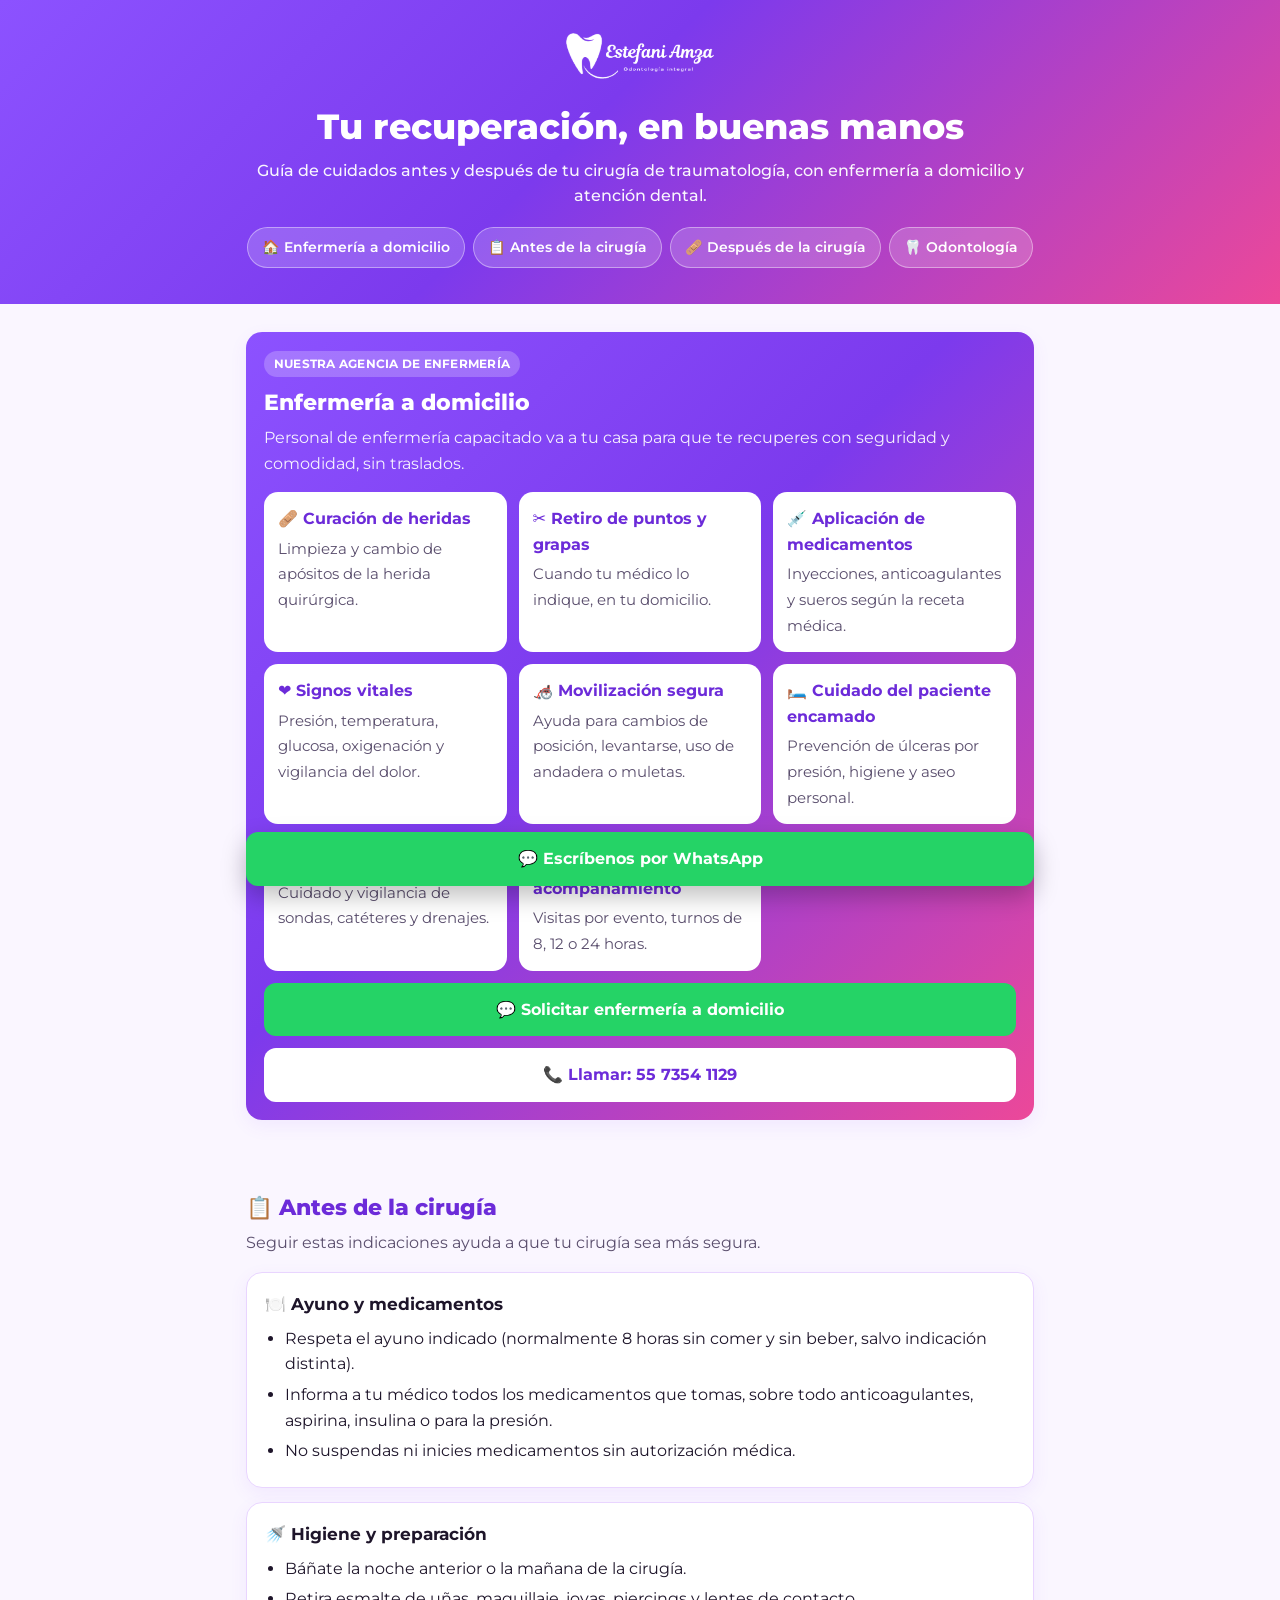
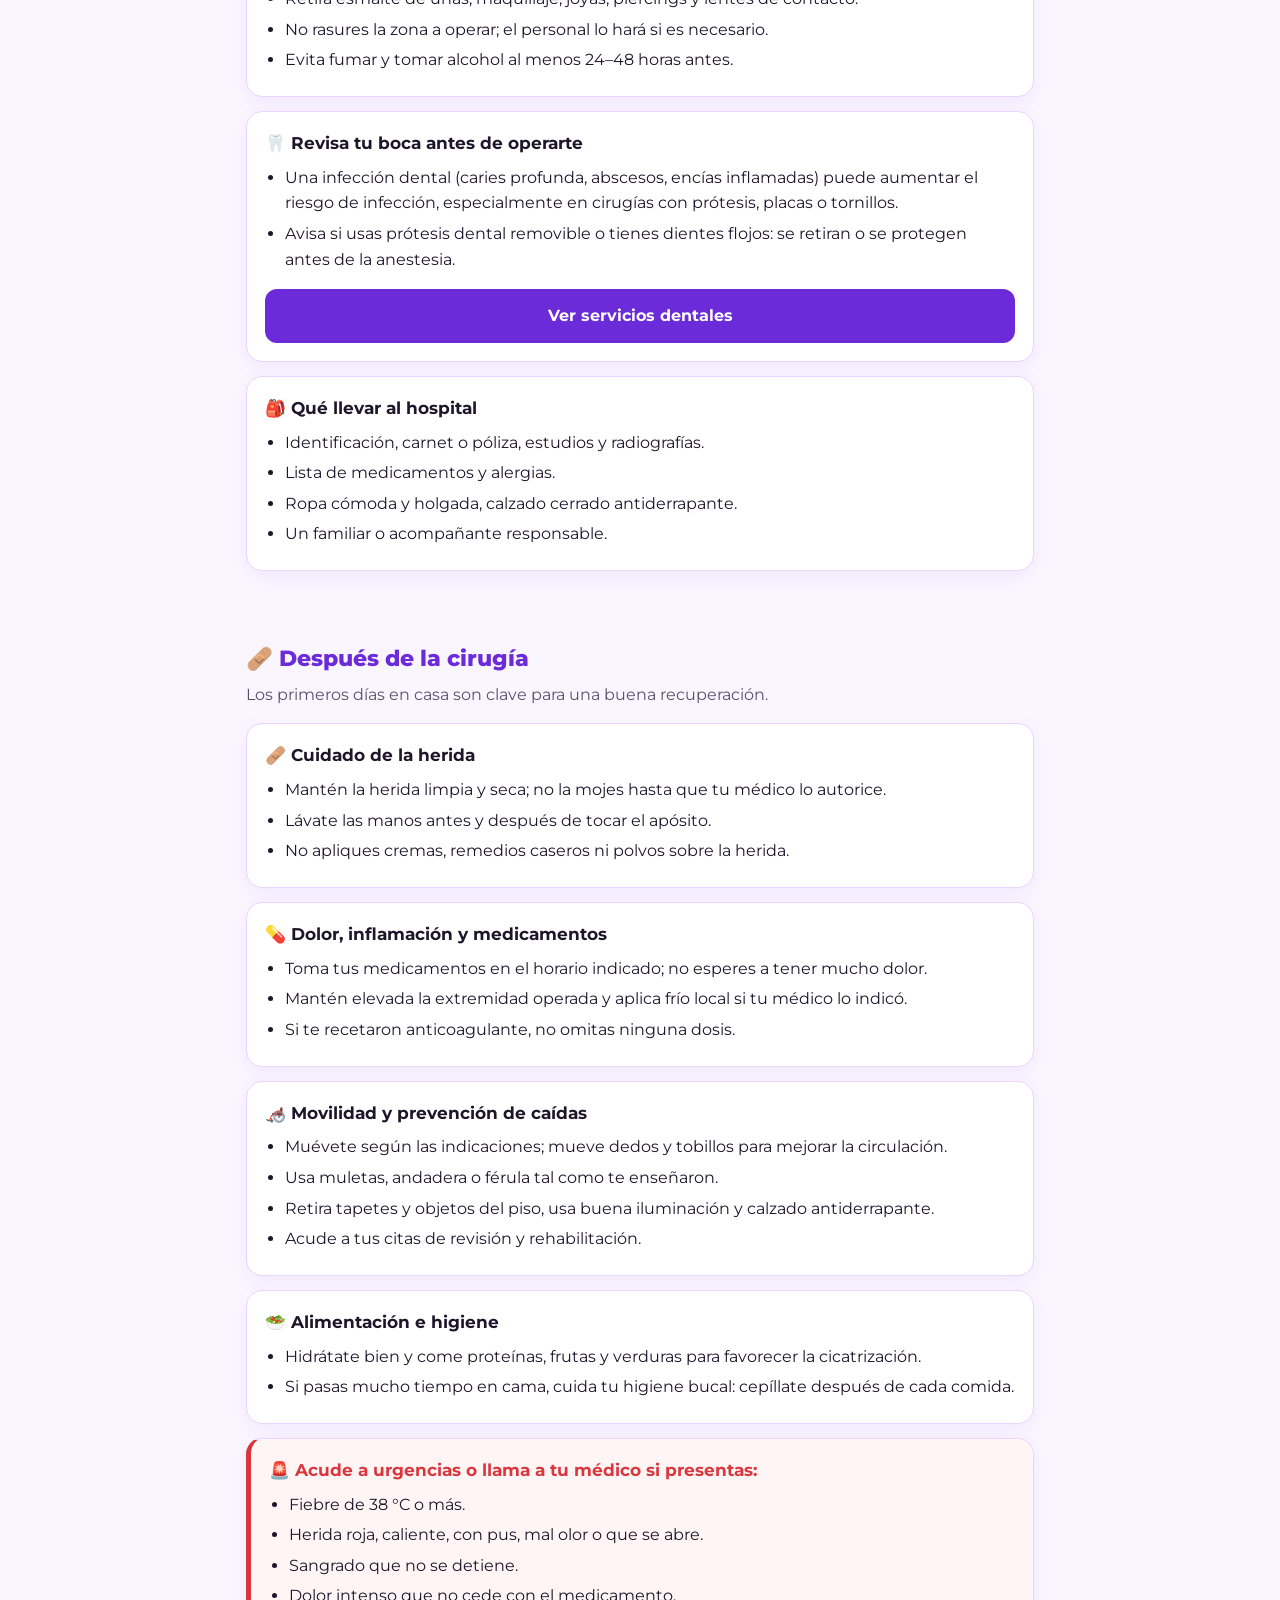
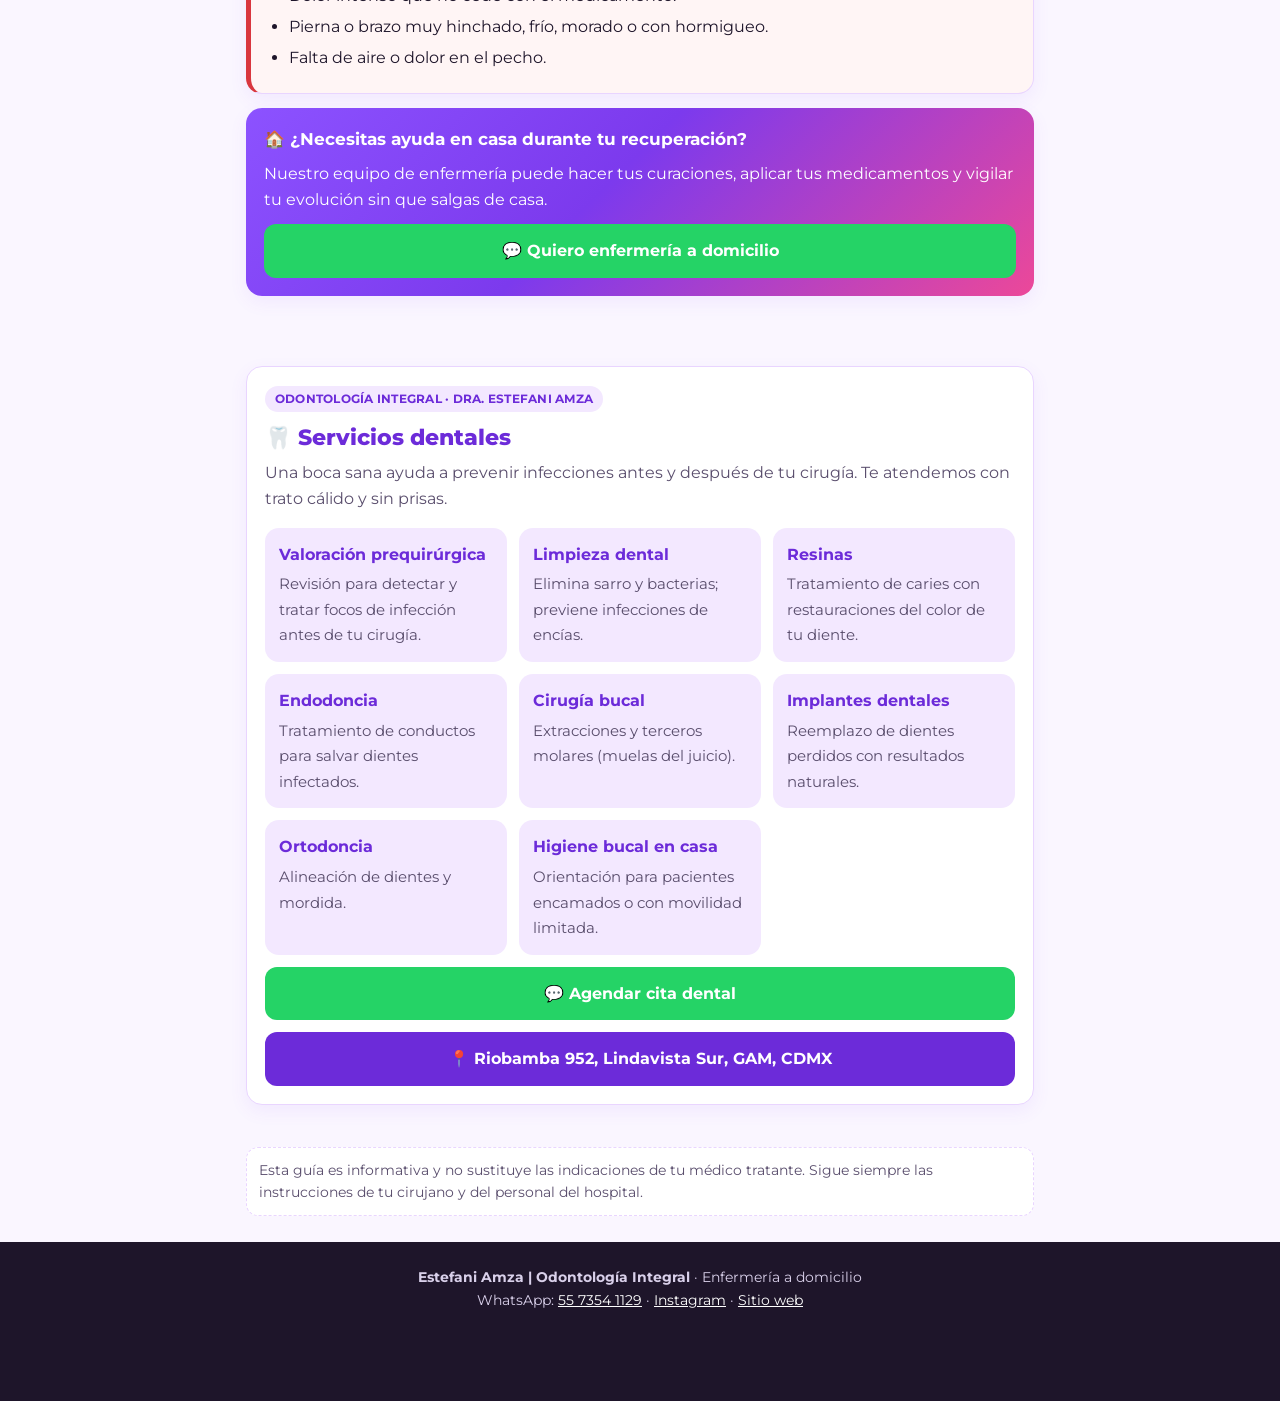
==== cuidados/index.html @ 04c58b72 "Agregar página de cuidados pre y postquirúrgicos con QR para pacientes de traumatología Guía para pa" ====
<!DOCTYPE html>
<html lang="es">
<head>
<meta charset="UTF-8">
<meta name="viewport" content="width=device-width, initial-scale=1.0">
<title>Cuidados Pre y Postquirúrgicos | Enfermería a Domicilio y Odontología</title>
<meta name="description" content="Guía para pacientes de traumatología: cuidados antes y después de la cirugía, enfermería a domicilio y odontología integral. Atención por WhatsApp.">
<link rel="canonical" href="https://estefaniamza.netlify.app/cuidados/">
<meta property="og:title" content="Cuidados pre y postquirúrgicos | Enfermería a domicilio">
<meta property="og:description" content="Te acompañamos en tu recuperación: enfermería a domicilio y odontología integral.">
<meta property="og:image" content="https://estefaniamza.netlify.app/images/og-estefani-amza.jpg">
<link rel="preconnect" href="https://fonts.googleapis.com">
<link rel="preconnect" href="https://fonts.gstatic.com" crossorigin>
<link href="https://fonts.googleapis.com/css2?family=Montserrat:wght@400;500;600;700;800&display=swap" rel="stylesheet">
<style>
:root{
  --p:#8C52FF;--pd:#6C2BD9;--pl:#F3E8FF;--pink:#EC4899;--cyan:#06B6D4;
  --bg:#FAF6FF;--card:#fff;--tx:#1E152A;--tl:#5A4E6D;--line:#E9D5FF;
  --ok:#0F9F6E;--warn:#D9363E;
  --grad:linear-gradient(135deg,#8C52FF 0%,#7C3AED 45%,#EC4899 100%);
}
*{box-sizing:border-box;margin:0;padding:0}
html{scroll-behavior:smooth}
body{font-family:Montserrat,system-ui,sans-serif;background:var(--bg);color:var(--tx);line-height:1.6;font-size:16px}
a{color:var(--pd)}
.wrap{max-width:820px;margin:0 auto;padding:0 16px}
header.hero{background:var(--grad);color:#fff;padding:28px 0 36px;text-align:center}
.hero img{height:56px;width:auto;margin-bottom:14px}
.hero h1{font-size:clamp(1.5rem,5vw,2.2rem);line-height:1.2;font-weight:800}
.hero p{margin-top:10px;opacity:.95;font-weight:500}
.chips{display:flex;flex-wrap:wrap;gap:8px;justify-content:center;margin-top:18px}
.chips a{background:rgba(255,255,255,.18);border:1px solid rgba(255,255,255,.4);color:#fff;text-decoration:none;padding:8px 14px;border-radius:999px;font-size:.88rem;font-weight:600}
section{padding:28px 0}
h2{font-size:1.35rem;font-weight:800;color:var(--pd);margin-bottom:6px}
.lead{color:var(--tl);margin-bottom:16px}
.card{background:var(--card);border:1px solid var(--line);border-radius:16px;padding:18px;margin-bottom:14px;box-shadow:0 6px 18px rgba(140,82,255,.08)}
.card h3{font-size:1.05rem;margin-bottom:8px;display:flex;gap:8px;align-items:center}
.card ul{padding-left:20px}
.card li{margin:5px 0}
.feature{background:var(--grad);color:#fff;border:none}
.feature h2,.feature h3{color:#fff}
.feature .lead{color:rgba(255,255,255,.92)}
.grid{display:grid;grid-template-columns:repeat(auto-fit,minmax(220px,1fr));gap:12px}
.svc{background:#fff;color:var(--tx);border-radius:14px;padding:14px}
.svc b{display:block;color:var(--pd);margin-bottom:4px}
.svc span{font-size:.92rem;color:var(--tl)}
.alert{border-left:5px solid var(--warn);background:#FFF5F5}
.alert h3{color:var(--warn)}
.btn{display:inline-flex;align-items:center;justify-content:center;gap:8px;background:#25D366;color:#fff;text-decoration:none;font-weight:700;padding:14px 20px;border-radius:12px;margin-top:12px;width:100%;font-size:1rem}
.btn.alt{background:#fff;color:var(--pd)}
.btn.out{background:var(--pd)}
.tag{display:inline-block;background:var(--pl);color:var(--pd);font-weight:700;font-size:.78rem;padding:3px 10px;border-radius:999px;margin-bottom:8px;letter-spacing:.02em}
.feature .tag{background:rgba(255,255,255,.22);color:#fff}
.note{font-size:.85rem;color:var(--tl);background:#fff;border:1px dashed var(--line);border-radius:12px;padding:12px}
footer{background:#1E152A;color:#d9d0ea;text-align:center;padding:24px 16px 90px;font-size:.88rem}
footer a{color:#fff}
.float{position:fixed;left:16px;right:16px;bottom:14px;max-width:788px;margin:0 auto;z-index:10}
.float .btn{margin:0;box-shadow:0 10px 25px rgba(0,0,0,.25)}
</style>
</head>
<body>

<header class="hero">
  <div class="wrap">
    <img src="../images/logo_estefani_amza_white.png" alt="Estefani Amza | Odontología Integral">
    <h1>Tu recuperación, en buenas manos</h1>
    <p>Guía de cuidados antes y después de tu cirugía de traumatología, con enfermería a domicilio y atención dental.</p>
    <nav class="chips">
      <a href="#enfermeria">🏠 Enfermería a domicilio</a>
      <a href="#antes">📋 Antes de la cirugía</a>
      <a href="#despues">🩹 Después de la cirugía</a>
      <a href="#odontologia">🦷 Odontología</a>
    </nav>
  </div>
</header>

<main class="wrap">

  <!-- ENFERMERÍA A DOMICILIO (destacado) -->
  <section id="enfermeria">
    <div class="card feature">
      <span class="tag">NUESTRA AGENCIA DE ENFERMERÍA</span>
      <h2>Enfermería a domicilio</h2>
      <p class="lead">Personal de enfermería capacitado va a tu casa para que te recuperes con seguridad y comodidad, sin traslados.</p>
      <div class="grid">
        <div class="svc"><b>🩹 Curación de heridas</b><span>Limpieza y cambio de apósitos de la herida quirúrgica.</span></div>
        <div class="svc"><b>✂️ Retiro de puntos y grapas</b><span>Cuando tu médico lo indique, en tu domicilio.</span></div>
        <div class="svc"><b>💉 Aplicación de medicamentos</b><span>Inyecciones, anticoagulantes y sueros según la receta médica.</span></div>
        <div class="svc"><b>❤️ Signos vitales</b><span>Presión, temperatura, glucosa, oxigenación y vigilancia del dolor.</span></div>
        <div class="svc"><b>🦽 Movilización segura</b><span>Ayuda para cambios de posición, levantarse, uso de andadera o muletas.</span></div>
        <div class="svc"><b>🛏️ Cuidado del paciente encamado</b><span>Prevención de úlceras por presión, higiene y aseo personal.</span></div>
        <div class="svc"><b>🧴 Sondas y drenajes</b><span>Cuidado y vigilancia de sondas, catéteres y drenajes.</span></div>
        <div class="svc"><b>🕒 Turnos y acompañamiento</b><span>Visitas por evento, turnos de 8, 12 o 24 horas.</span></div>
      </div>
      <a class="btn" href="https://wa.me/525573541129?text=Hola%2C%20me%20dieron%20su%20QR%20en%20el%20hospital.%20Me%20interesa%20el%20servicio%20de%20enfermer%C3%ADa%20a%20domicilio." target="_blank" rel="noopener">💬 Solicitar enfermería a domicilio</a>
      <a class="btn alt" href="tel:+525573541129">📞 Llamar: 55 7354 1129</a>
    </div>
  </section>

  <!-- ANTES -->
  <section id="antes">
    <h2>📋 Antes de la cirugía</h2>
    <p class="lead">Seguir estas indicaciones ayuda a que tu cirugía sea más segura.</p>
    <div class="card">
      <h3>🍽️ Ayuno y medicamentos</h3>
      <ul>
        <li>Respeta el ayuno indicado (normalmente 8 horas sin comer y sin beber, salvo indicación distinta).</li>
        <li>Informa a tu médico todos los medicamentos que tomas, sobre todo anticoagulantes, aspirina, insulina o para la presión.</li>
        <li>No suspendas ni inicies medicamentos sin autorización médica.</li>
      </ul>
    </div>
    <div class="card">
      <h3>🚿 Higiene y preparación</h3>
      <ul>
        <li>Báñate la noche anterior o la mañana de la cirugía.</li>
        <li>Retira esmalte de uñas, maquillaje, joyas, piercings y lentes de contacto.</li>
        <li>No rasures la zona a operar; el personal lo hará si es necesario.</li>
        <li>Evita fumar y tomar alcohol al menos 24–48 horas antes.</li>
      </ul>
    </div>
    <div class="card">
      <h3>🦷 Revisa tu boca antes de operarte</h3>
      <ul>
        <li>Una infección dental (caries profunda, abscesos, encías inflamadas) puede aumentar el riesgo de infección, especialmente en cirugías con prótesis, placas o tornillos.</li>
        <li>Avisa si usas prótesis dental removible o tienes dientes flojos: se retiran o se protegen antes de la anestesia.</li>
      </ul>
      <a class="btn out" href="#odontologia">Ver servicios dentales</a>
    </div>
    <div class="card">
      <h3>🎒 Qué llevar al hospital</h3>
      <ul>
        <li>Identificación, carnet o póliza, estudios y radiografías.</li>
        <li>Lista de medicamentos y alergias.</li>
        <li>Ropa cómoda y holgada, calzado cerrado antiderrapante.</li>
        <li>Un familiar o acompañante responsable.</li>
      </ul>
    </div>
  </section>

  <!-- DESPUÉS -->
  <section id="despues">
    <h2>🩹 Después de la cirugía</h2>
    <p class="lead">Los primeros días en casa son clave para una buena recuperación.</p>
    <div class="card">
      <h3>🩹 Cuidado de la herida</h3>
      <ul>
        <li>Mantén la herida limpia y seca; no la mojes hasta que tu médico lo autorice.</li>
        <li>Lávate las manos antes y después de tocar el apósito.</li>
        <li>No apliques cremas, remedios caseros ni polvos sobre la herida.</li>
      </ul>
    </div>
    <div class="card">
      <h3>💊 Dolor, inflamación y medicamentos</h3>
      <ul>
        <li>Toma tus medicamentos en el horario indicado; no esperes a tener mucho dolor.</li>
        <li>Mantén elevada la extremidad operada y aplica frío local si tu médico lo indicó.</li>
        <li>Si te recetaron anticoagulante, no omitas ninguna dosis.</li>
      </ul>
    </div>
    <div class="card">
      <h3>🦽 Movilidad y prevención de caídas</h3>
      <ul>
        <li>Muévete según las indicaciones; mueve dedos y tobillos para mejorar la circulación.</li>
        <li>Usa muletas, andadera o férula tal como te enseñaron.</li>
        <li>Retira tapetes y objetos del piso, usa buena iluminación y calzado antiderrapante.</li>
        <li>Acude a tus citas de revisión y rehabilitación.</li>
      </ul>
    </div>
    <div class="card">
      <h3>🥗 Alimentación e higiene</h3>
      <ul>
        <li>Hidrátate bien y come proteínas, frutas y verduras para favorecer la cicatrización.</li>
        <li>Si pasas mucho tiempo en cama, cuida tu higiene bucal: cepíllate después de cada comida.</li>
      </ul>
    </div>
    <div class="card alert">
      <h3>🚨 Acude a urgencias o llama a tu médico si presentas:</h3>
      <ul>
        <li>Fiebre de 38 °C o más.</li>
        <li>Herida roja, caliente, con pus, mal olor o que se abre.</li>
        <li>Sangrado que no se detiene.</li>
        <li>Dolor intenso que no cede con el medicamento.</li>
        <li>Pierna o brazo muy hinchado, frío, morado o con hormigueo.</li>
        <li>Falta de aire o dolor en el pecho.</li>
      </ul>
    </div>
    <div class="card feature">
      <h3>🏠 ¿Necesitas ayuda en casa durante tu recuperación?</h3>
      <p>Nuestro equipo de enfermería puede hacer tus curaciones, aplicar tus medicamentos y vigilar tu evolución sin que salgas de casa.</p>
      <a class="btn" href="https://wa.me/525573541129?text=Hola%2C%20acabo%20de%20salir%20de%20cirug%C3%ADa%20y%20necesito%20enfermer%C3%ADa%20a%20domicilio." target="_blank" rel="noopener">💬 Quiero enfermería a domicilio</a>
    </div>
  </section>

  <!-- ODONTOLOGÍA -->
  <section id="odontologia">
    <div class="card">
      <span class="tag">ODONTOLOGÍA INTEGRAL · DRA. ESTEFANI AMZA</span>
      <h2>🦷 Servicios dentales</h2>
      <p class="lead">Una boca sana ayuda a prevenir infecciones antes y después de tu cirugía. Te atendemos con trato cálido y sin prisas.</p>
      <div class="grid">
        <div class="svc" style="background:var(--pl)"><b>Valoración prequirúrgica</b><span>Revisión para detectar y tratar focos de infección antes de tu cirugía.</span></div>
        <div class="svc" style="background:var(--pl)"><b>Limpieza dental</b><span>Elimina sarro y bacterias; previene infecciones de encías.</span></div>
        <div class="svc" style="background:var(--pl)"><b>Resinas</b><span>Tratamiento de caries con restauraciones del color de tu diente.</span></div>
        <div class="svc" style="background:var(--pl)"><b>Endodoncia</b><span>Tratamiento de conductos para salvar dientes infectados.</span></div>
        <div class="svc" style="background:var(--pl)"><b>Cirugía bucal</b><span>Extracciones y terceros molares (muelas del juicio).</span></div>
        <div class="svc" style="background:var(--pl)"><b>Implantes dentales</b><span>Reemplazo de dientes perdidos con resultados naturales.</span></div>
        <div class="svc" style="background:var(--pl)"><b>Ortodoncia</b><span>Alineación de dientes y mordida.</span></div>
        <div class="svc" style="background:var(--pl)"><b>Higiene bucal en casa</b><span>Orientación para pacientes encamados o con movilidad limitada.</span></div>
      </div>
      <a class="btn" href="https://wa.me/525573541129?text=Hola%2C%20me%20dieron%20su%20QR%20en%20el%20hospital.%20Quiero%20agendar%20una%20cita%20dental." target="_blank" rel="noopener">💬 Agendar cita dental</a>
      <a class="btn out" href="https://www.google.com/maps/search/?api=1&query=Riobamba+952+Lindavista+Sur+Gustavo+A.+Madero+CDMX" target="_blank" rel="noopener">📍 Riobamba 952, Lindavista Sur, GAM, CDMX</a>
    </div>
  </section>

  <p class="note">Esta guía es informativa y no sustituye las indicaciones de tu médico tratante. Sigue siempre las instrucciones de tu cirujano y del personal del hospital.</p>
  <br>
</main>

<footer>
  <p><strong>Estefani Amza | Odontología Integral</strong> · Enfermería a domicilio</p>
  <p>WhatsApp: <a href="https://wa.me/525573541129">55 7354 1129</a> · <a href="https://www.instagram.com/dra.estefaniamza/">Instagram</a> · <a href="../">Sitio web</a></p>
</footer>

<div class="float">
  <a class="btn" href="https://wa.me/525573541129?text=Hola%2C%20me%20dieron%20su%20QR%20en%20el%20hospital%20y%20quiero%20informes." target="_blank" rel="noopener">💬 Escríbenos por WhatsApp</a>
</div>

</body>
</html>
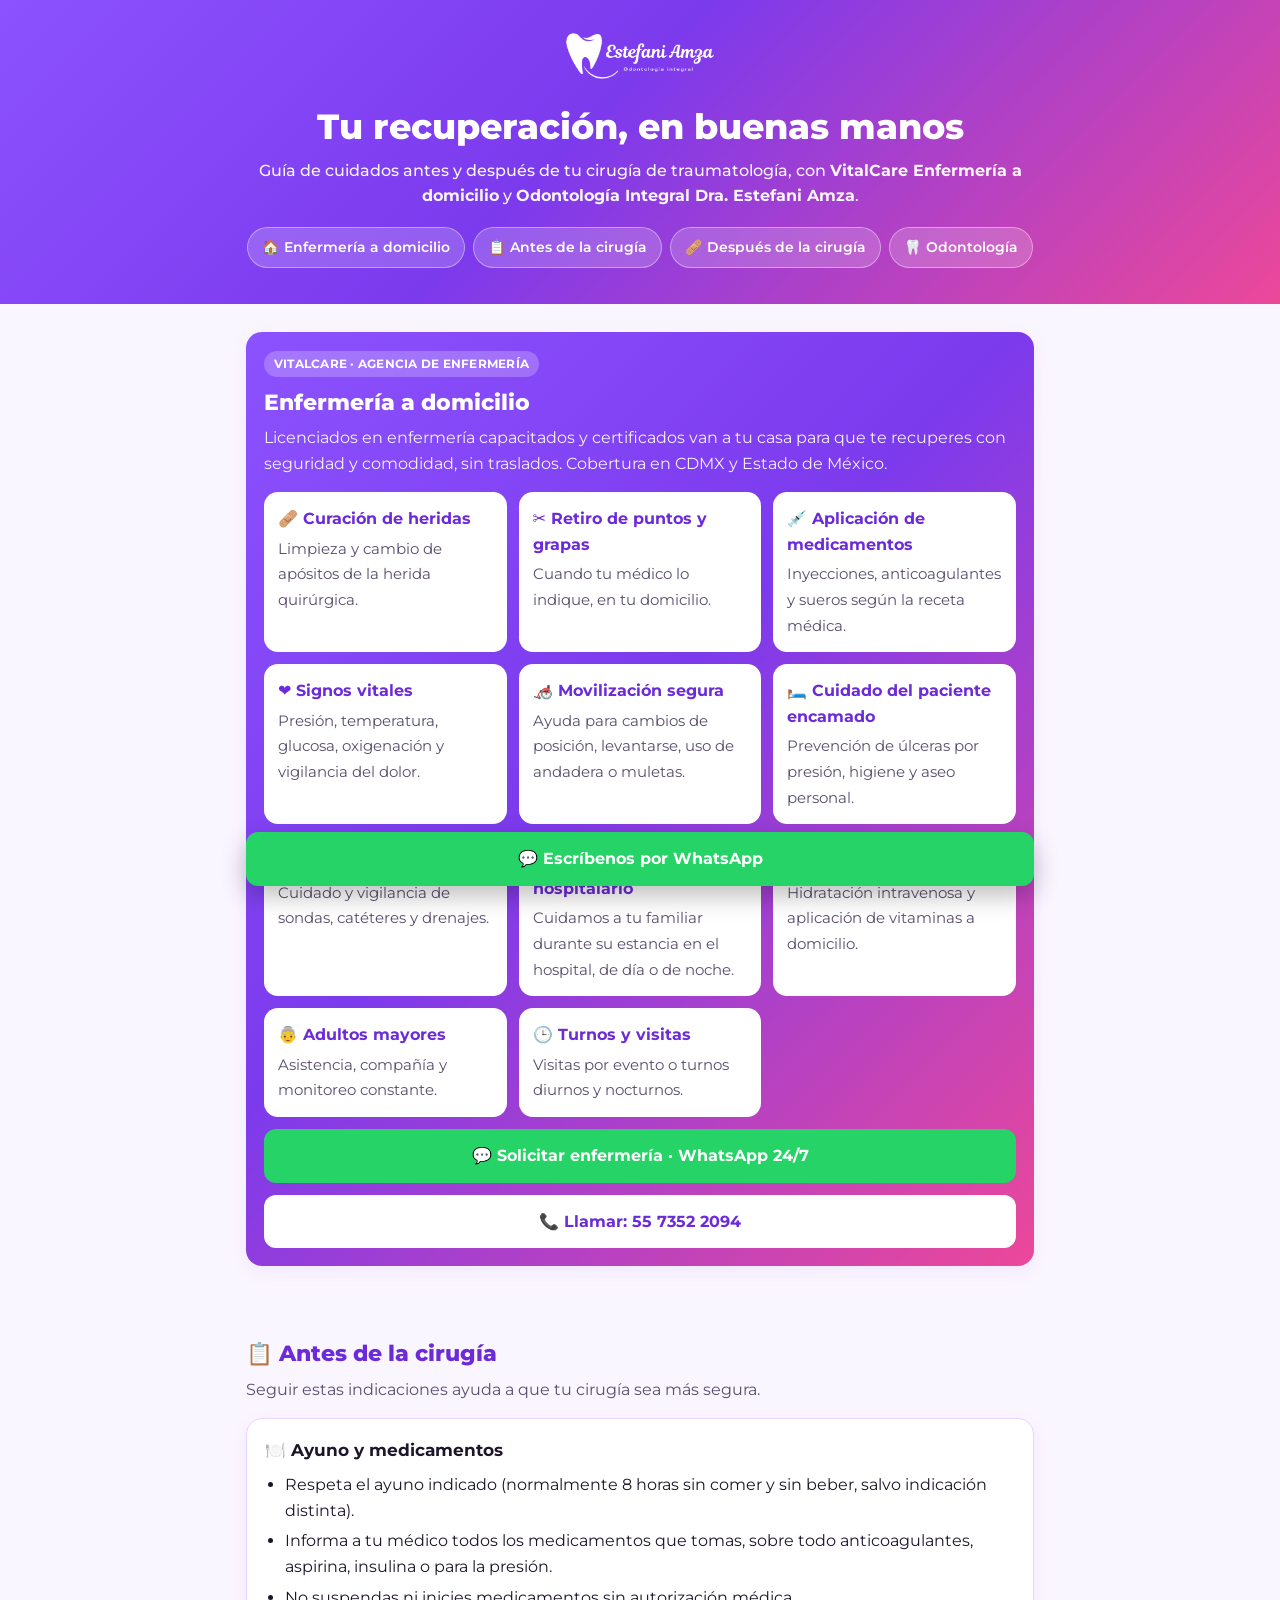
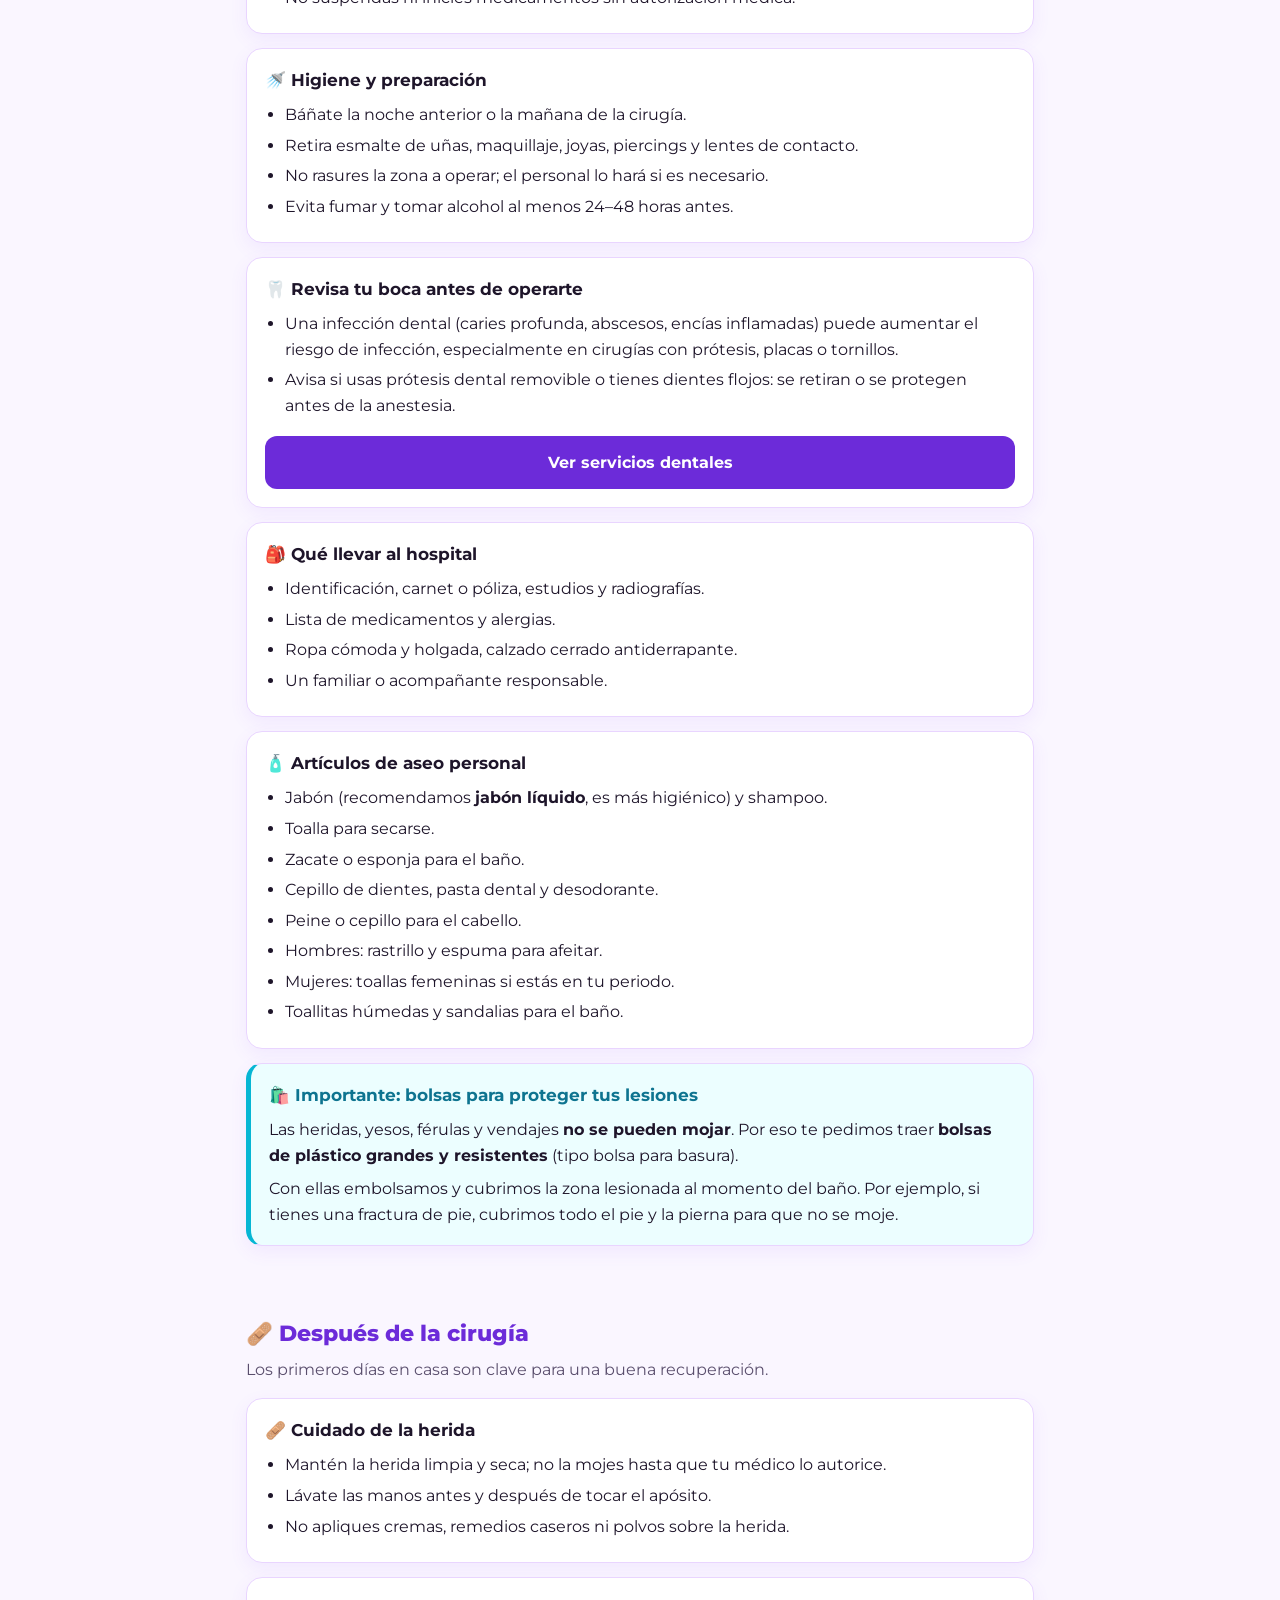
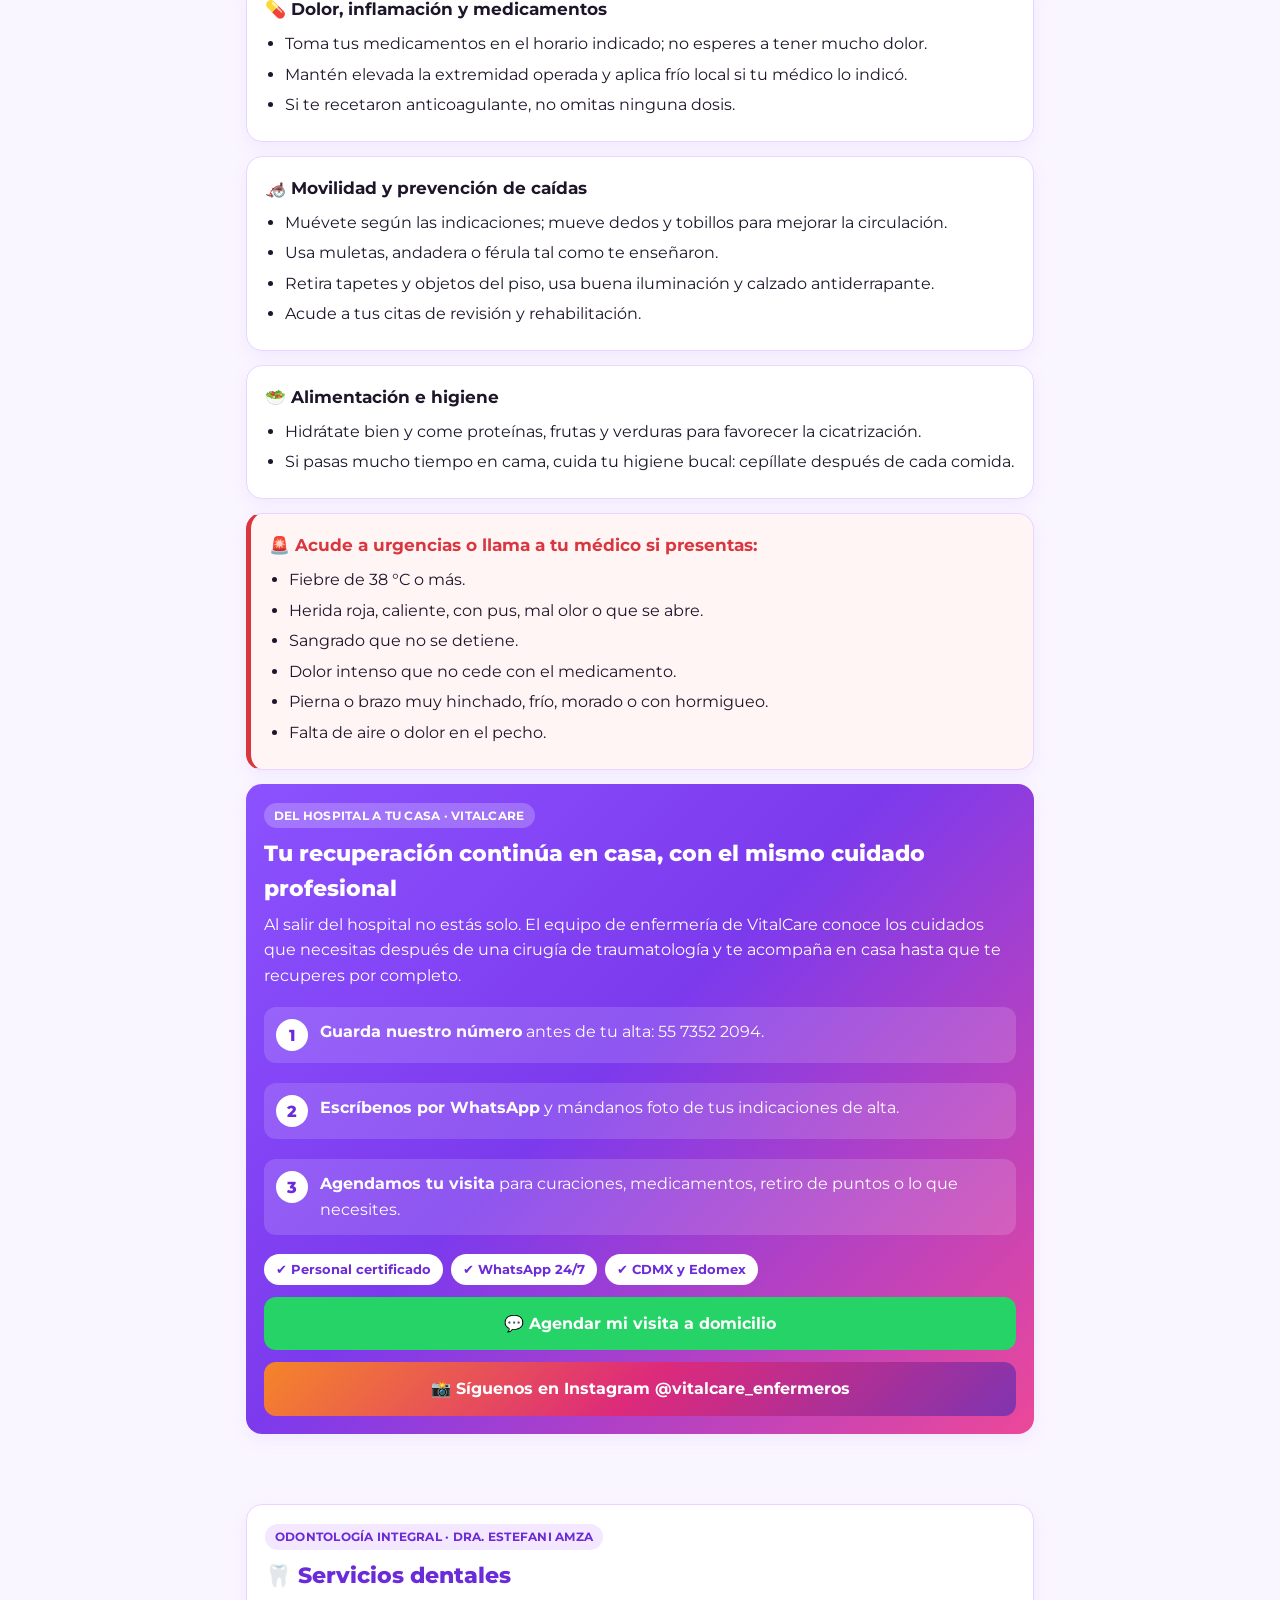
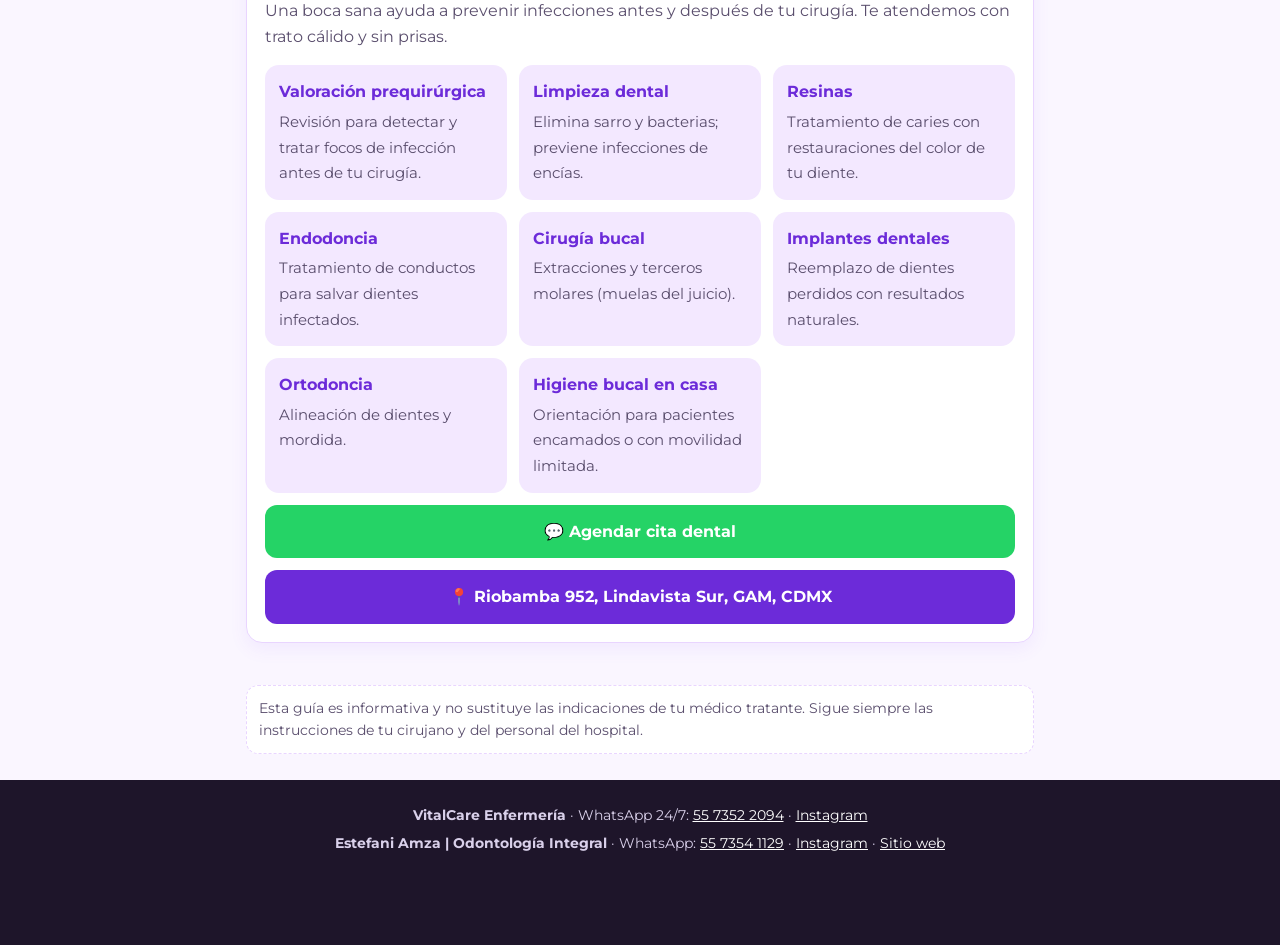
==== commit b8d99676: "Cuidados: datos de VitalCare, sección del hospital a casa, artículos de aseo y bolsas - Botones de e" ====
--- a/cuidados/index.html
+++ b/cuidados/index.html
@@ -52,6 +52,14 @@
 .tag{display:inline-block;background:var(--pl);color:var(--pd);font-weight:700;font-size:.78rem;padding:3px 10px;border-radius:999px;margin-bottom:8px;letter-spacing:.02em}
 .feature .tag{background:rgba(255,255,255,.22);color:#fff}
 .note{font-size:.85rem;color:var(--tl);background:#fff;border:1px dashed var(--line);border-radius:12px;padding:12px}
+.steps{list-style:none;padding:0;margin:14px 0;display:grid;gap:10px}
+.steps li{display:flex;gap:12px;align-items:flex-start;background:rgba(255,255,255,.14);border-radius:12px;padding:12px}
+.steps .n{flex:0 0 32px;height:32px;border-radius:50%;background:#fff;color:var(--pd);font-weight:800;display:flex;align-items:center;justify-content:center}
+.pills{display:flex;flex-wrap:wrap;gap:8px;margin-top:6px}
+.pills span{background:#fff;color:var(--pd);font-weight:700;font-size:.82rem;padding:5px 12px;border-radius:999px}
+.btn.ig{background:linear-gradient(135deg,#F58529,#DD2A7B,#8134AF)}
+.bag{border-left:5px solid var(--cyan);background:#ECFEFF}
+.bag h3{color:#0E7490}
 footer{background:#1E152A;color:#d9d0ea;text-align:center;padding:24px 16px 90px;font-size:.88rem}
 footer a{color:#fff}
 .float{position:fixed;left:16px;right:16px;bottom:14px;max-width:788px;margin:0 auto;z-index:10}
@@ -64,7 +72,7 @@
   <div class="wrap">
     <img src="../images/logo_estefani_amza_white.png" alt="Estefani Amza | Odontología Integral">
     <h1>Tu recuperación, en buenas manos</h1>
-    <p>Guía de cuidados antes y después de tu cirugía de traumatología, con enfermería a domicilio y atención dental.</p>
+    <p>Guía de cuidados antes y después de tu cirugía de traumatología, con <strong>VitalCare Enfermería a domicilio</strong> y <strong>Odontología Integral Dra. Estefani Amza</strong>.</p>
     <nav class="chips">
       <a href="#enfermeria">🏠 Enfermería a domicilio</a>
       <a href="#antes">📋 Antes de la cirugía</a>
@@ -79,9 +87,9 @@
   <!-- ENFERMERÍA A DOMICILIO (destacado) -->
   <section id="enfermeria">
     <div class="card feature">
-      <span class="tag">NUESTRA AGENCIA DE ENFERMERÍA</span>
+      <span class="tag">VITALCARE · AGENCIA DE ENFERMERÍA</span>
       <h2>Enfermería a domicilio</h2>
-      <p class="lead">Personal de enfermería capacitado va a tu casa para que te recuperes con seguridad y comodidad, sin traslados.</p>
+      <p class="lead">Licenciados en enfermería capacitados y certificados van a tu casa para que te recuperes con seguridad y comodidad, sin traslados. Cobertura en CDMX y Estado de México.</p>
       <div class="grid">
         <div class="svc"><b>🩹 Curación de heridas</b><span>Limpieza y cambio de apósitos de la herida quirúrgica.</span></div>
         <div class="svc"><b>✂️ Retiro de puntos y grapas</b><span>Cuando tu médico lo indique, en tu domicilio.</span></div>
@@ -90,10 +98,13 @@
         <div class="svc"><b>🦽 Movilización segura</b><span>Ayuda para cambios de posición, levantarse, uso de andadera o muletas.</span></div>
         <div class="svc"><b>🛏️ Cuidado del paciente encamado</b><span>Prevención de úlceras por presión, higiene y aseo personal.</span></div>
         <div class="svc"><b>🧴 Sondas y drenajes</b><span>Cuidado y vigilancia de sondas, catéteres y drenajes.</span></div>
-        <div class="svc"><b>🕒 Turnos y acompañamiento</b><span>Visitas por evento, turnos de 8, 12 o 24 horas.</span></div>
+        <div class="svc"><b>🏥 Acompañamiento hospitalario</b><span>Cuidamos a tu familiar durante su estancia en el hospital, de día o de noche.</span></div>
+        <div class="svc"><b>💧 Sueroterapia</b><span>Hidratación intravenosa y aplicación de vitaminas a domicilio.</span></div>
+        <div class="svc"><b>👵 Adultos mayores</b><span>Asistencia, compañía y monitoreo constante.</span></div>
+        <div class="svc"><b>🕒 Turnos y visitas</b><span>Visitas por evento o turnos diurnos y nocturnos.</span></div>
       </div>
-      <a class="btn" href="https://wa.me/525573541129?text=Hola%2C%20me%20dieron%20su%20QR%20en%20el%20hospital.%20Me%20interesa%20el%20servicio%20de%20enfermer%C3%ADa%20a%20domicilio." target="_blank" rel="noopener">💬 Solicitar enfermería a domicilio</a>
-      <a class="btn alt" href="tel:+525573541129">📞 Llamar: 55 7354 1129</a>
+      <a class="btn" href="https://wa.me/525573522094?text=Hola%20VitalCare%2C%20me%20dieron%20su%20QR%20en%20el%20hospital.%20Me%20interesa%20el%20servicio%20de%20enfermer%C3%ADa%20a%20domicilio." target="_blank" rel="noopener">💬 Solicitar enfermería · WhatsApp 24/7</a>
+      <a class="btn alt" href="tel:+525573522094">📞 Llamar: 55 7352 2094</a>
     </div>
   </section>
 
@@ -134,6 +145,24 @@
         <li>Ropa cómoda y holgada, calzado cerrado antiderrapante.</li>
         <li>Un familiar o acompañante responsable.</li>
       </ul>
+    </div>
+    <div class="card">
+      <h3>🧴 Artículos de aseo personal</h3>
+      <ul>
+        <li>Jabón (recomendamos <strong>jabón líquido</strong>, es más higiénico) y shampoo.</li>
+        <li>Toalla para secarse.</li>
+        <li>Zacate o esponja para el baño.</li>
+        <li>Cepillo de dientes, pasta dental y desodorante.</li>
+        <li>Peine o cepillo para el cabello.</li>
+        <li>Hombres: rastrillo y espuma para afeitar.</li>
+        <li>Mujeres: toallas femeninas si estás en tu periodo.</li>
+        <li>Toallitas húmedas y sandalias para el baño.</li>
+      </ul>
+    </div>
+    <div class="card bag">
+      <h3>🛍️ Importante: bolsas para proteger tus lesiones</h3>
+      <p>Las heridas, yesos, férulas y vendajes <strong>no se pueden mojar</strong>. Por eso te pedimos traer <strong>bolsas de plástico grandes y resistentes</strong> (tipo bolsa para basura).</p>
+      <p style="margin-top:8px">Con ellas embolsamos y cubrimos la zona lesionada al momento del baño. Por ejemplo, si tienes una fractura de pie, cubrimos todo el pie y la pierna para que no se moje.</p>
     </div>
   </section>
 
@@ -184,10 +213,18 @@
         <li>Falta de aire o dolor en el pecho.</li>
       </ul>
     </div>
-    <div class="card feature">
-      <h3>🏠 ¿Necesitas ayuda en casa durante tu recuperación?</h3>
-      <p>Nuestro equipo de enfermería puede hacer tus curaciones, aplicar tus medicamentos y vigilar tu evolución sin que salgas de casa.</p>
-      <a class="btn" href="https://wa.me/525573541129?text=Hola%2C%20acabo%20de%20salir%20de%20cirug%C3%ADa%20y%20necesito%20enfermer%C3%ADa%20a%20domicilio." target="_blank" rel="noopener">💬 Quiero enfermería a domicilio</a>
+    <div class="card feature" id="tu-enfermero">
+      <span class="tag">DEL HOSPITAL A TU CASA · VITALCARE</span>
+      <h2>Tu recuperación continúa en casa, con el mismo cuidado profesional</h2>
+      <p>Al salir del hospital no estás solo. El equipo de enfermería de VitalCare conoce los cuidados que necesitas después de una cirugía de traumatología y te acompaña en casa hasta que te recuperes por completo.</p>
+      <ol class="steps">
+        <li><span class="n">1</span><span><strong>Guarda nuestro número</strong> antes de tu alta: 55 7352 2094.</span></li>
+        <li><span class="n">2</span><span><strong>Escríbenos por WhatsApp</strong> y mándanos foto de tus indicaciones de alta.</span></li>
+        <li><span class="n">3</span><span><strong>Agendamos tu visita</strong> para curaciones, medicamentos, retiro de puntos o lo que necesites.</span></li>
+      </ol>
+      <div class="pills"><span>✔ Personal certificado</span><span>✔ WhatsApp 24/7</span><span>✔ CDMX y Edomex</span></div>
+      <a class="btn" href="https://wa.me/525573522094?text=Hola%20VitalCare%2C%20estoy%20por%20salir%20del%20hospital%20y%20quiero%20agendar%20enfermer%C3%ADa%20a%20domicilio%20para%20mi%20recuperaci%C3%B3n." target="_blank" rel="noopener">💬 Agendar mi visita a domicilio</a>
+      <a class="btn ig" href="https://www.instagram.com/vitalcare_enfermeros/" target="_blank" rel="noopener">📸 Síguenos en Instagram @vitalcare_enfermeros</a>
     </div>
   </section>
 
@@ -217,12 +254,12 @@
 </main>
 
 <footer>
-  <p><strong>Estefani Amza | Odontología Integral</strong> · Enfermería a domicilio</p>
-  <p>WhatsApp: <a href="https://wa.me/525573541129">55 7354 1129</a> · <a href="https://www.instagram.com/dra.estefaniamza/">Instagram</a> · <a href="../">Sitio web</a></p>
+  <p><strong>VitalCare Enfermería</strong> · WhatsApp 24/7: <a href="https://wa.me/525573522094">55 7352 2094</a> · <a href="https://www.instagram.com/vitalcare_enfermeros/">Instagram</a></p>
+  <p style="margin-top:6px"><strong>Estefani Amza | Odontología Integral</strong> · WhatsApp: <a href="https://wa.me/525573541129">55 7354 1129</a> · <a href="https://www.instagram.com/dra.estefaniamza/">Instagram</a> · <a href="../">Sitio web</a></p>
 </footer>
 
 <div class="float">
-  <a class="btn" href="https://wa.me/525573541129?text=Hola%2C%20me%20dieron%20su%20QR%20en%20el%20hospital%20y%20quiero%20informes." target="_blank" rel="noopener">💬 Escríbenos por WhatsApp</a>
+  <a class="btn" href="https://wa.me/525573522094?text=Hola%20VitalCare%2C%20me%20dieron%20su%20QR%20en%20el%20hospital%20y%20quiero%20informes." target="_blank" rel="noopener">💬 Escríbenos por WhatsApp</a>
 </div>
 
 </body>
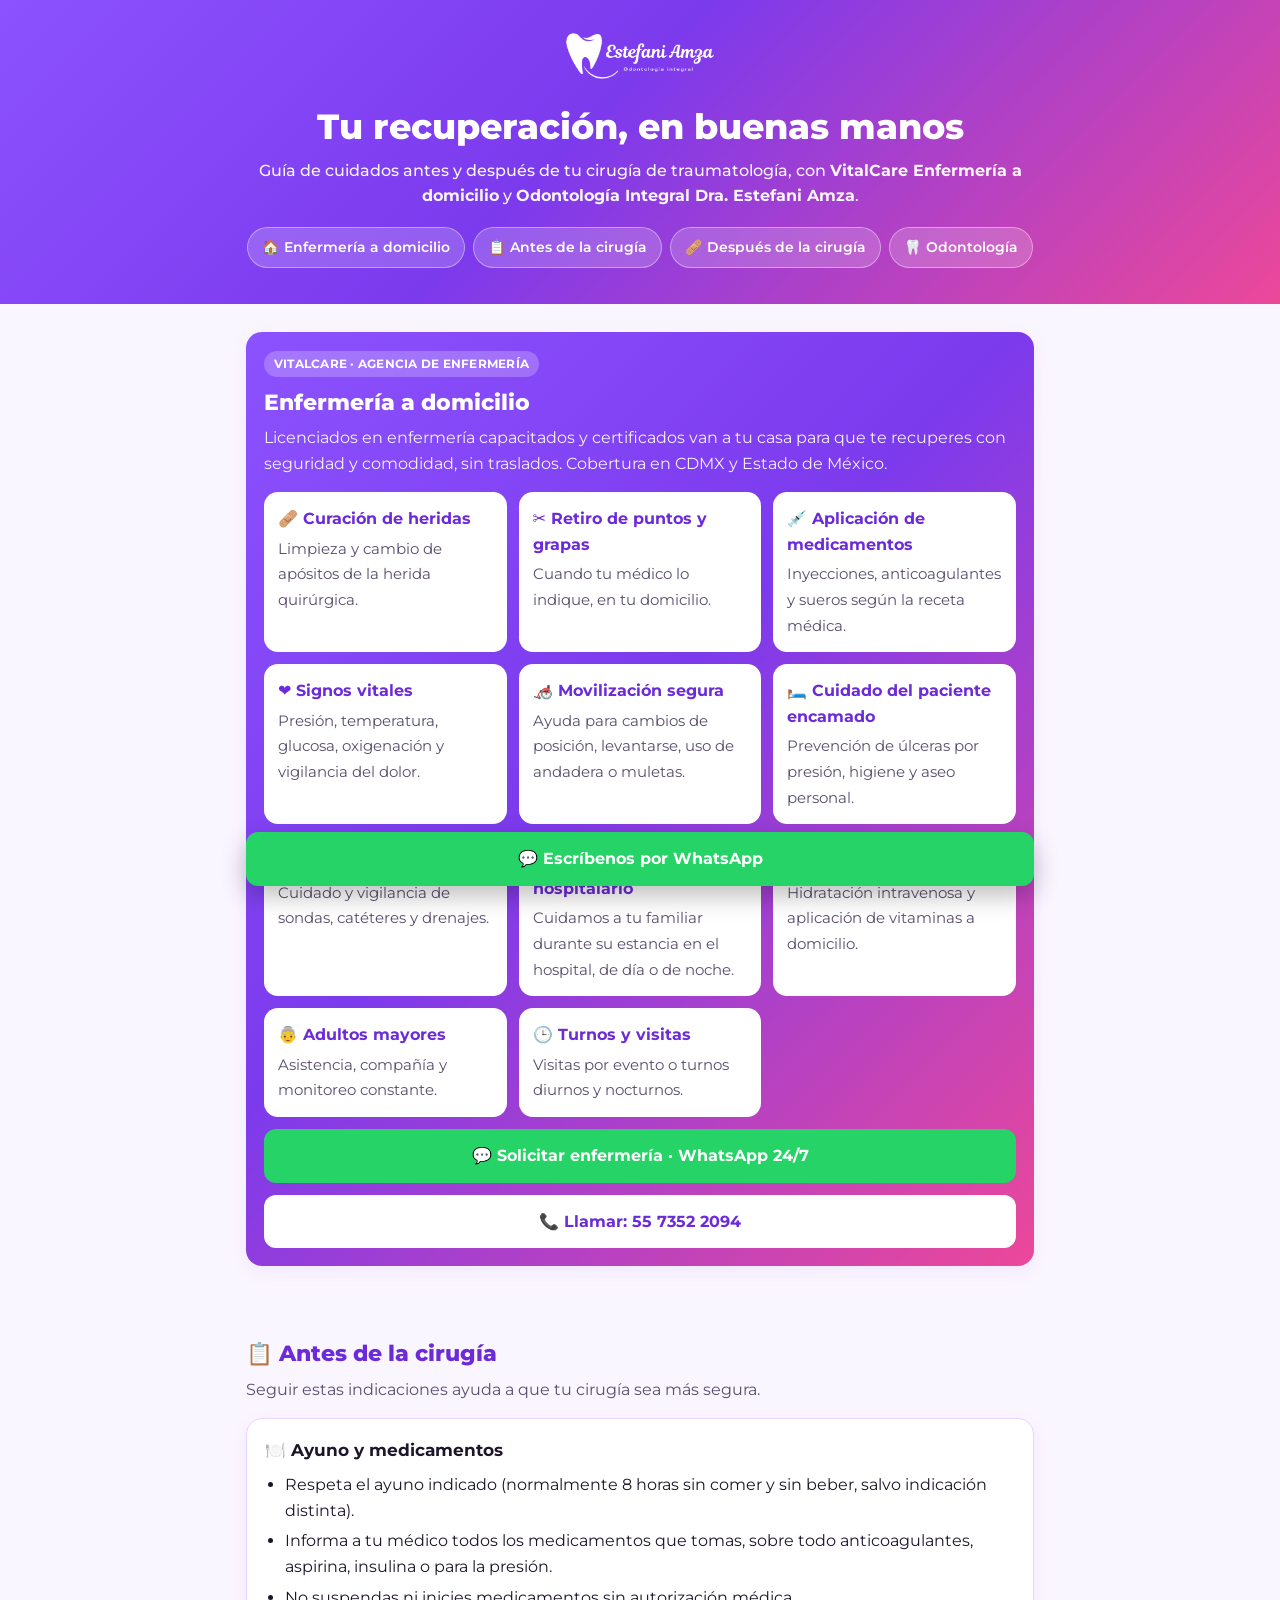
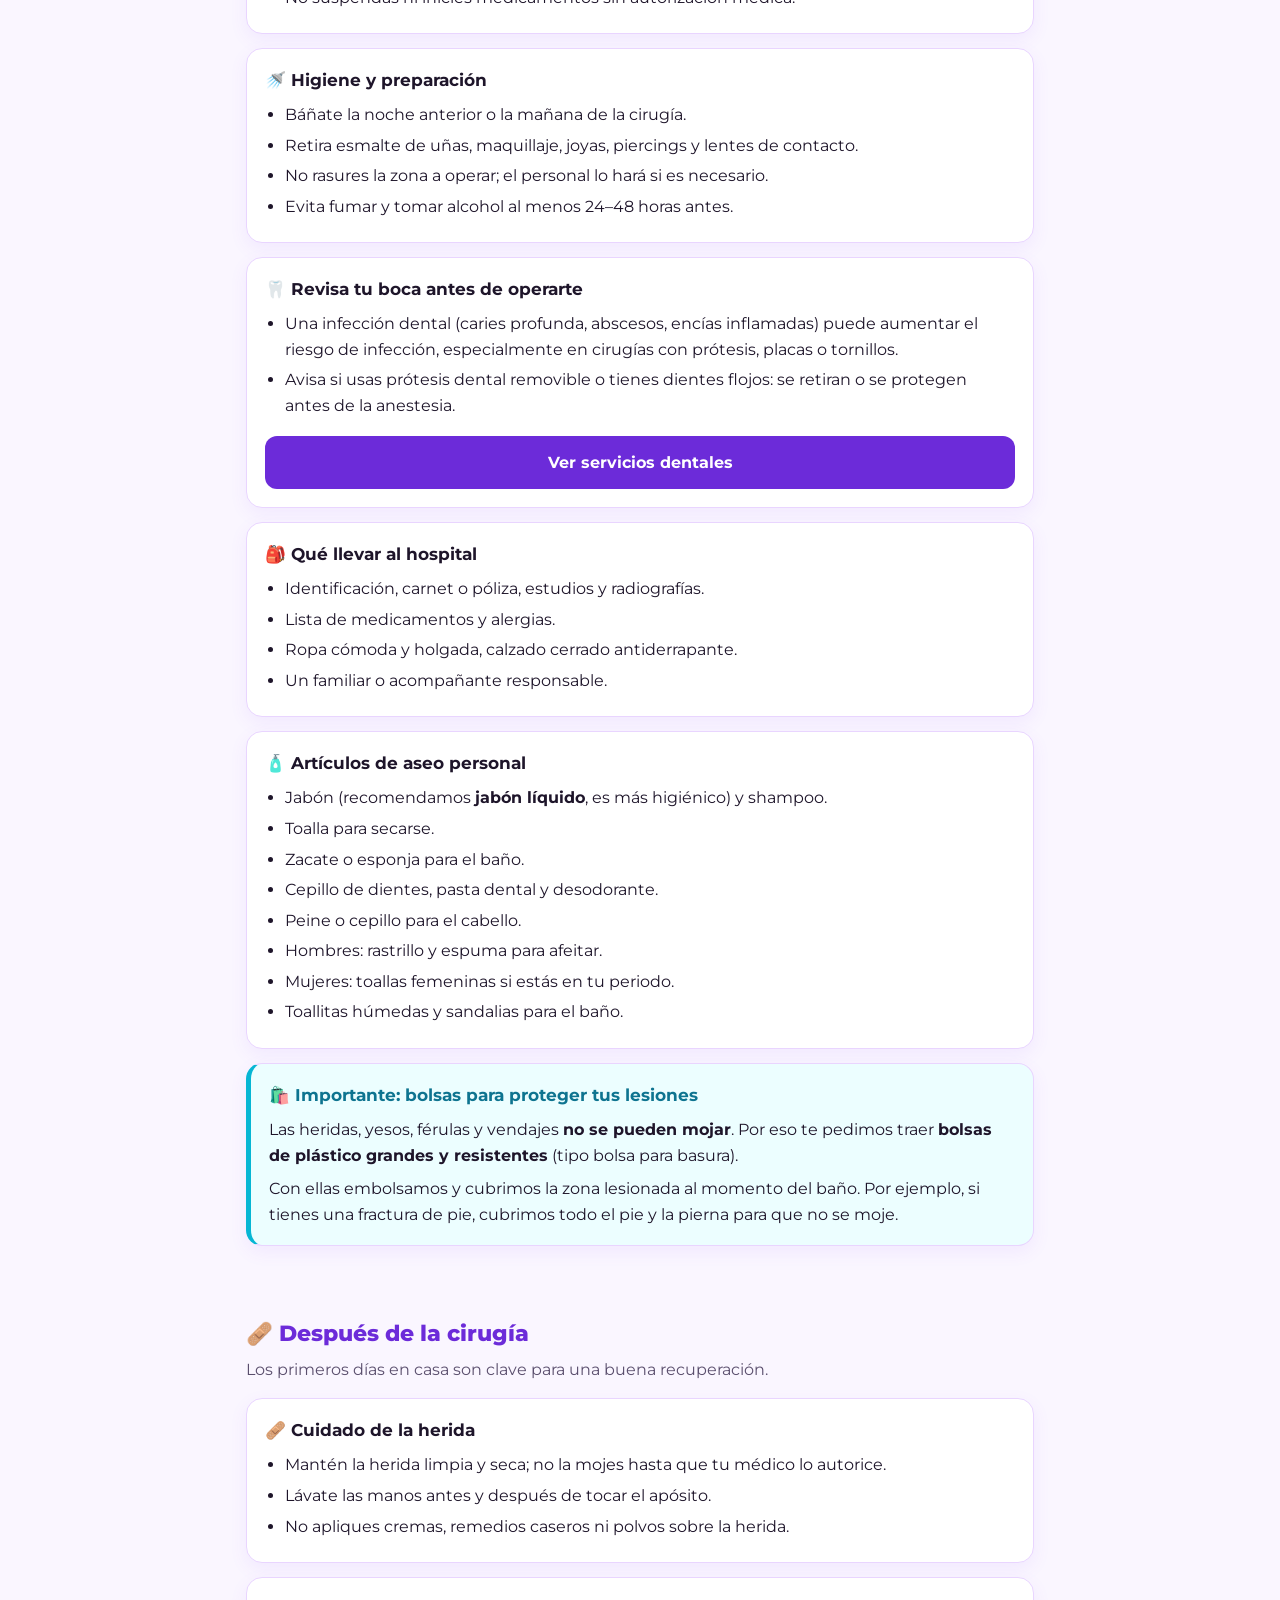
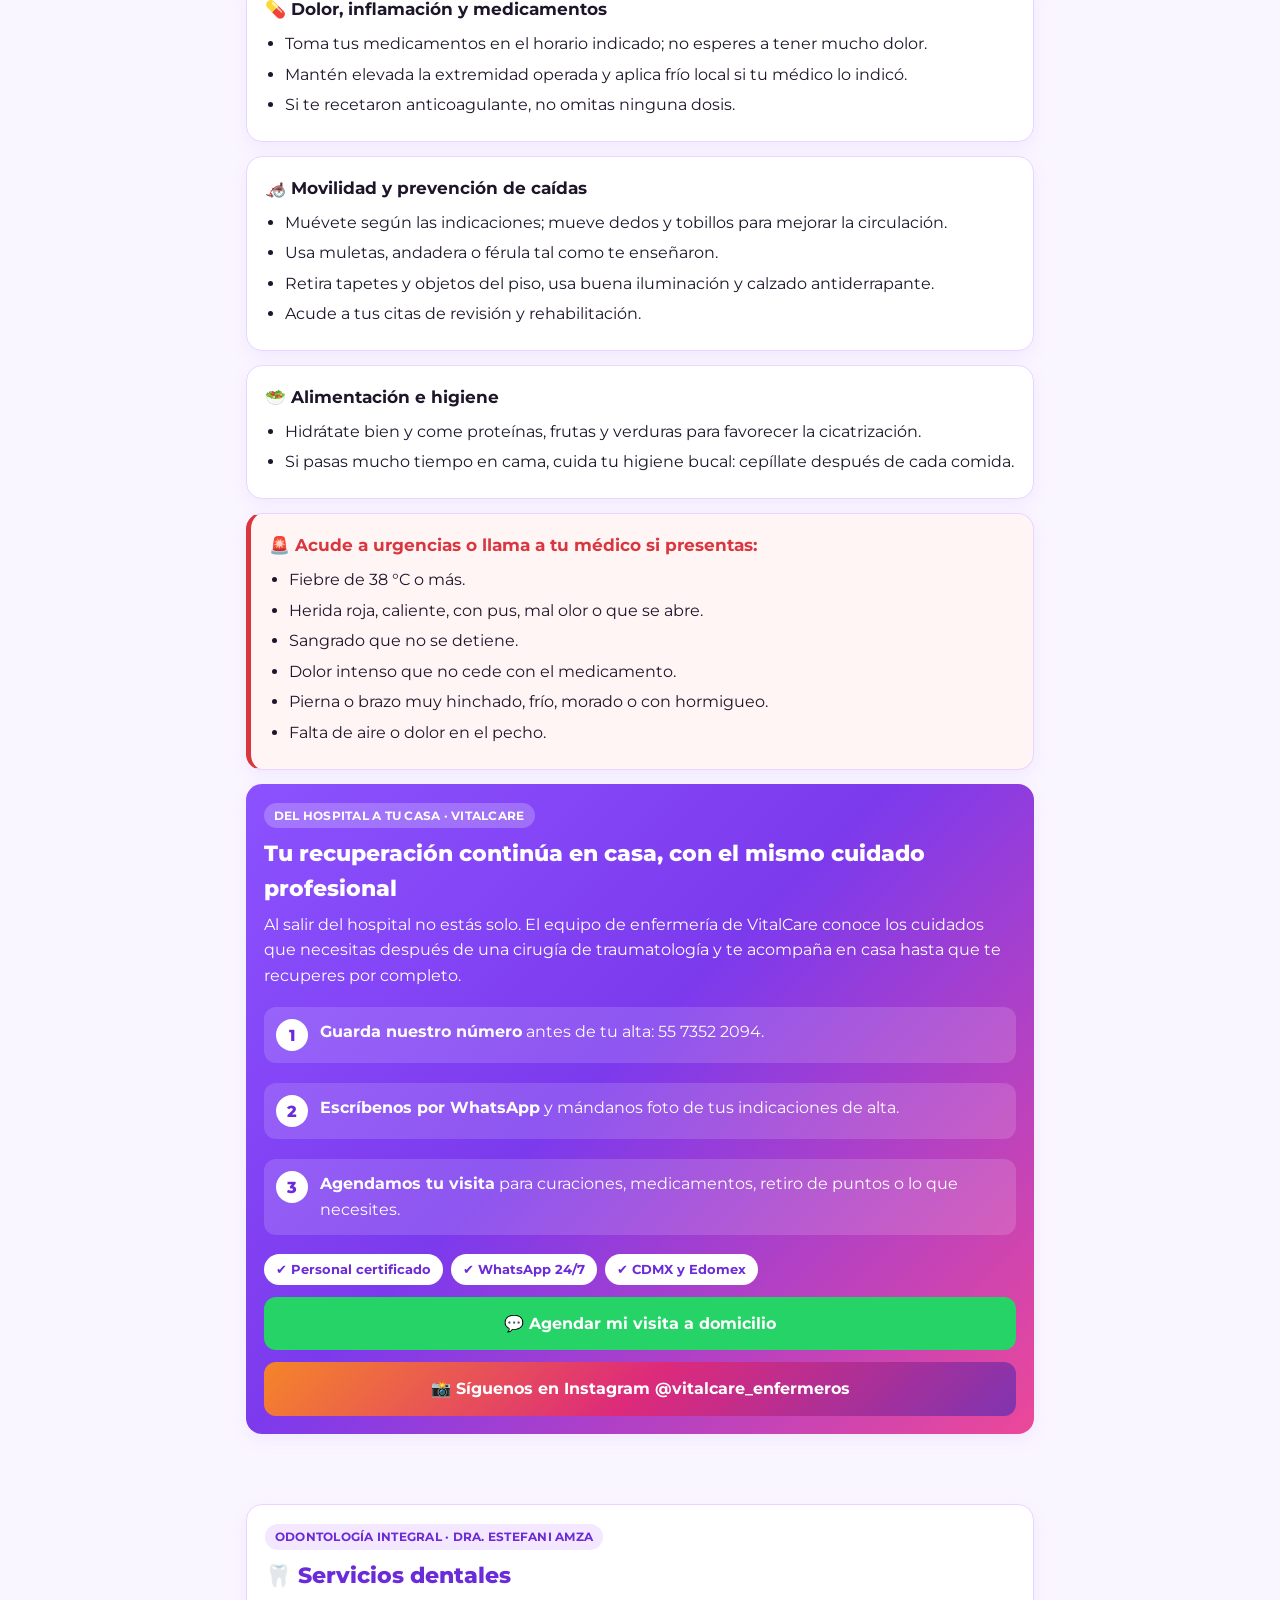
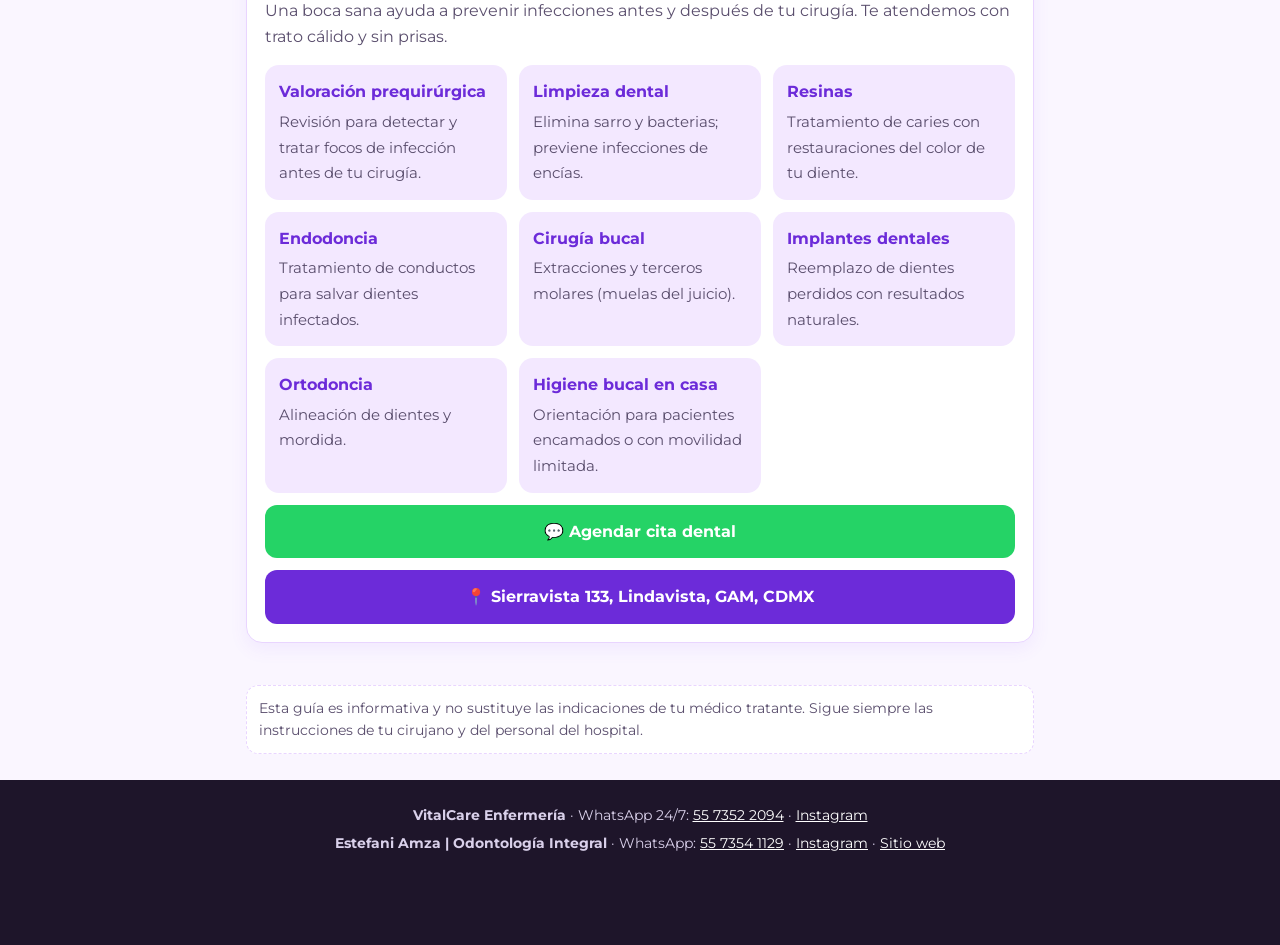
==== commit f71dd78f: "Cambiar dirección a Sierravista 133 y sección "Así te cuidamos" - Nueva dirección (Sierravista 133, " ====
--- a/cuidados/index.html
+++ b/cuidados/index.html
@@ -245,7 +245,7 @@
         <div class="svc" style="background:var(--pl)"><b>Higiene bucal en casa</b><span>Orientación para pacientes encamados o con movilidad limitada.</span></div>
       </div>
       <a class="btn" href="https://wa.me/525573541129?text=Hola%2C%20me%20dieron%20su%20QR%20en%20el%20hospital.%20Quiero%20agendar%20una%20cita%20dental." target="_blank" rel="noopener">💬 Agendar cita dental</a>
-      <a class="btn out" href="https://www.google.com/maps/search/?api=1&query=Riobamba+952+Lindavista+Sur+Gustavo+A.+Madero+CDMX" target="_blank" rel="noopener">📍 Riobamba 952, Lindavista Sur, GAM, CDMX</a>
+      <a class="btn out" href="https://www.google.com/maps/search/?api=1&query=Sierravista+133+Lindavista+Gustavo+A.+Madero+CDMX" target="_blank" rel="noopener">📍 Sierravista 133, Lindavista, GAM, CDMX</a>
     </div>
   </section>
 
